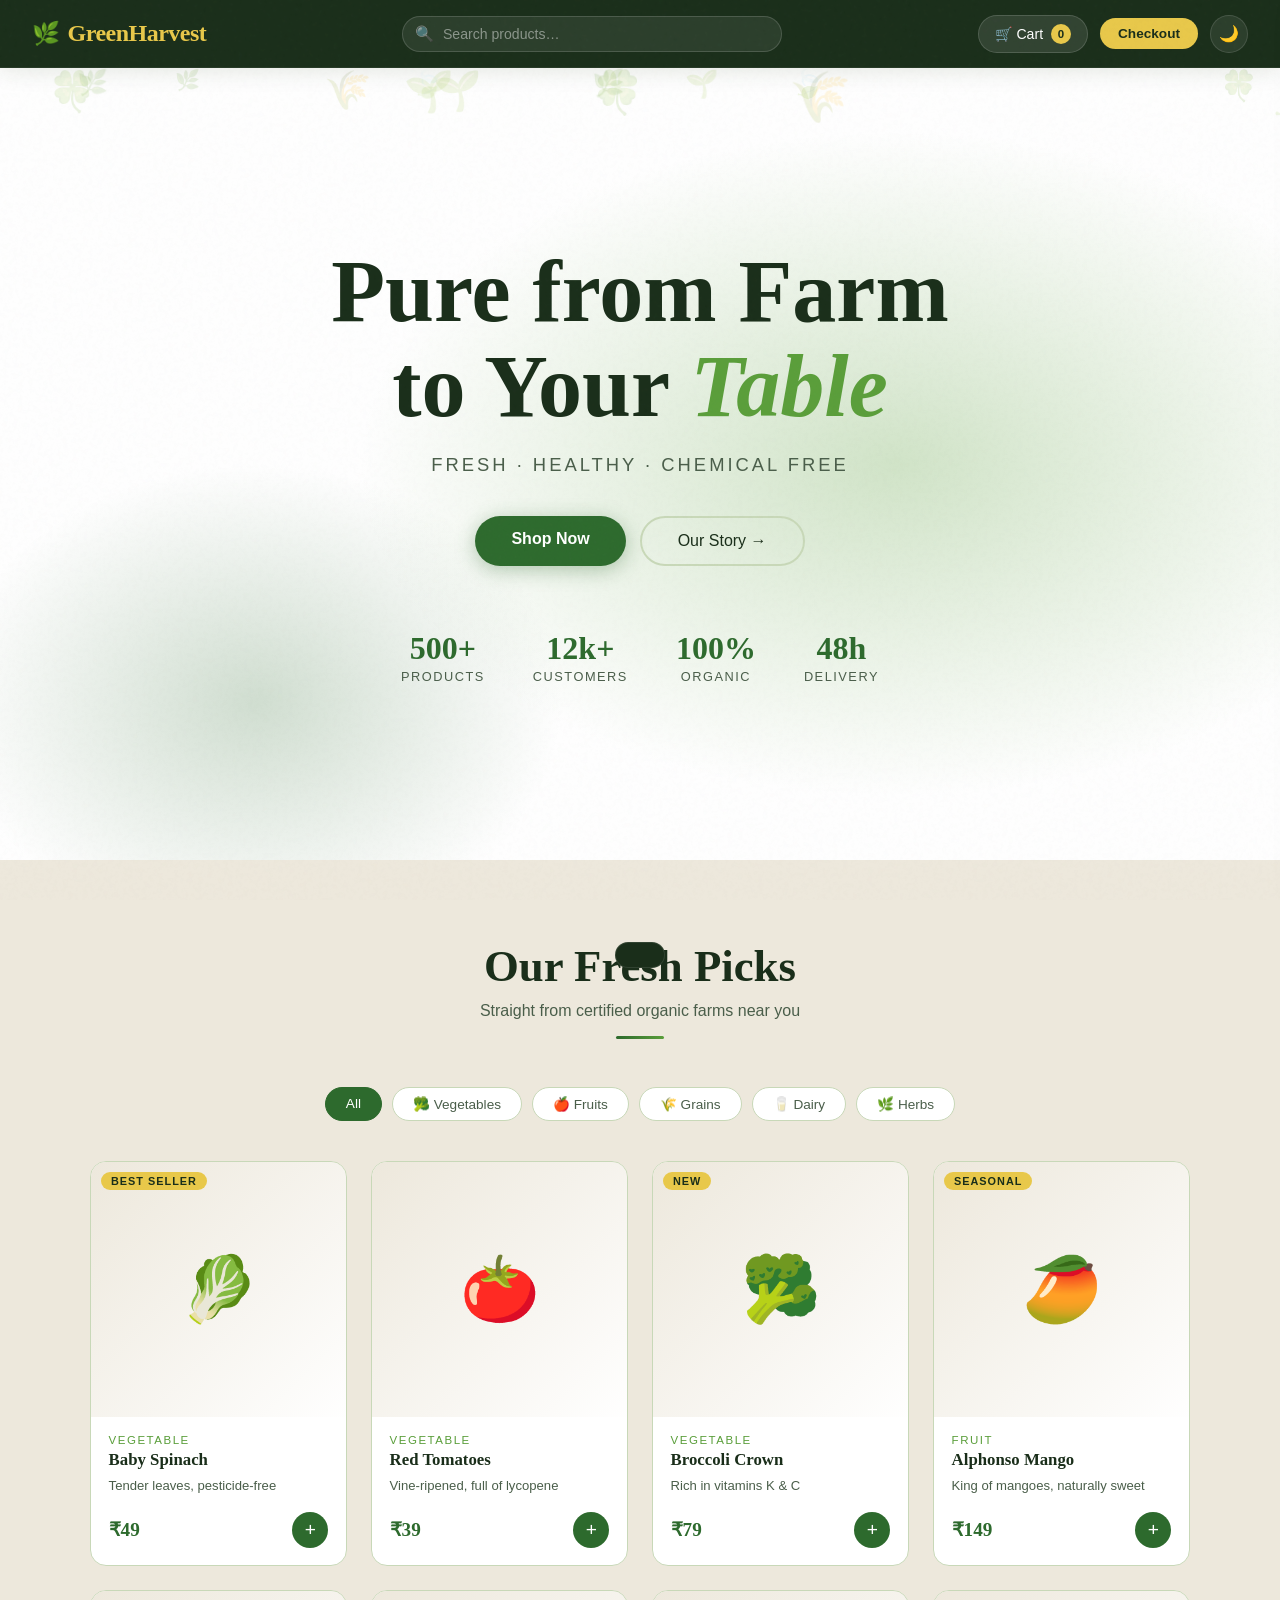
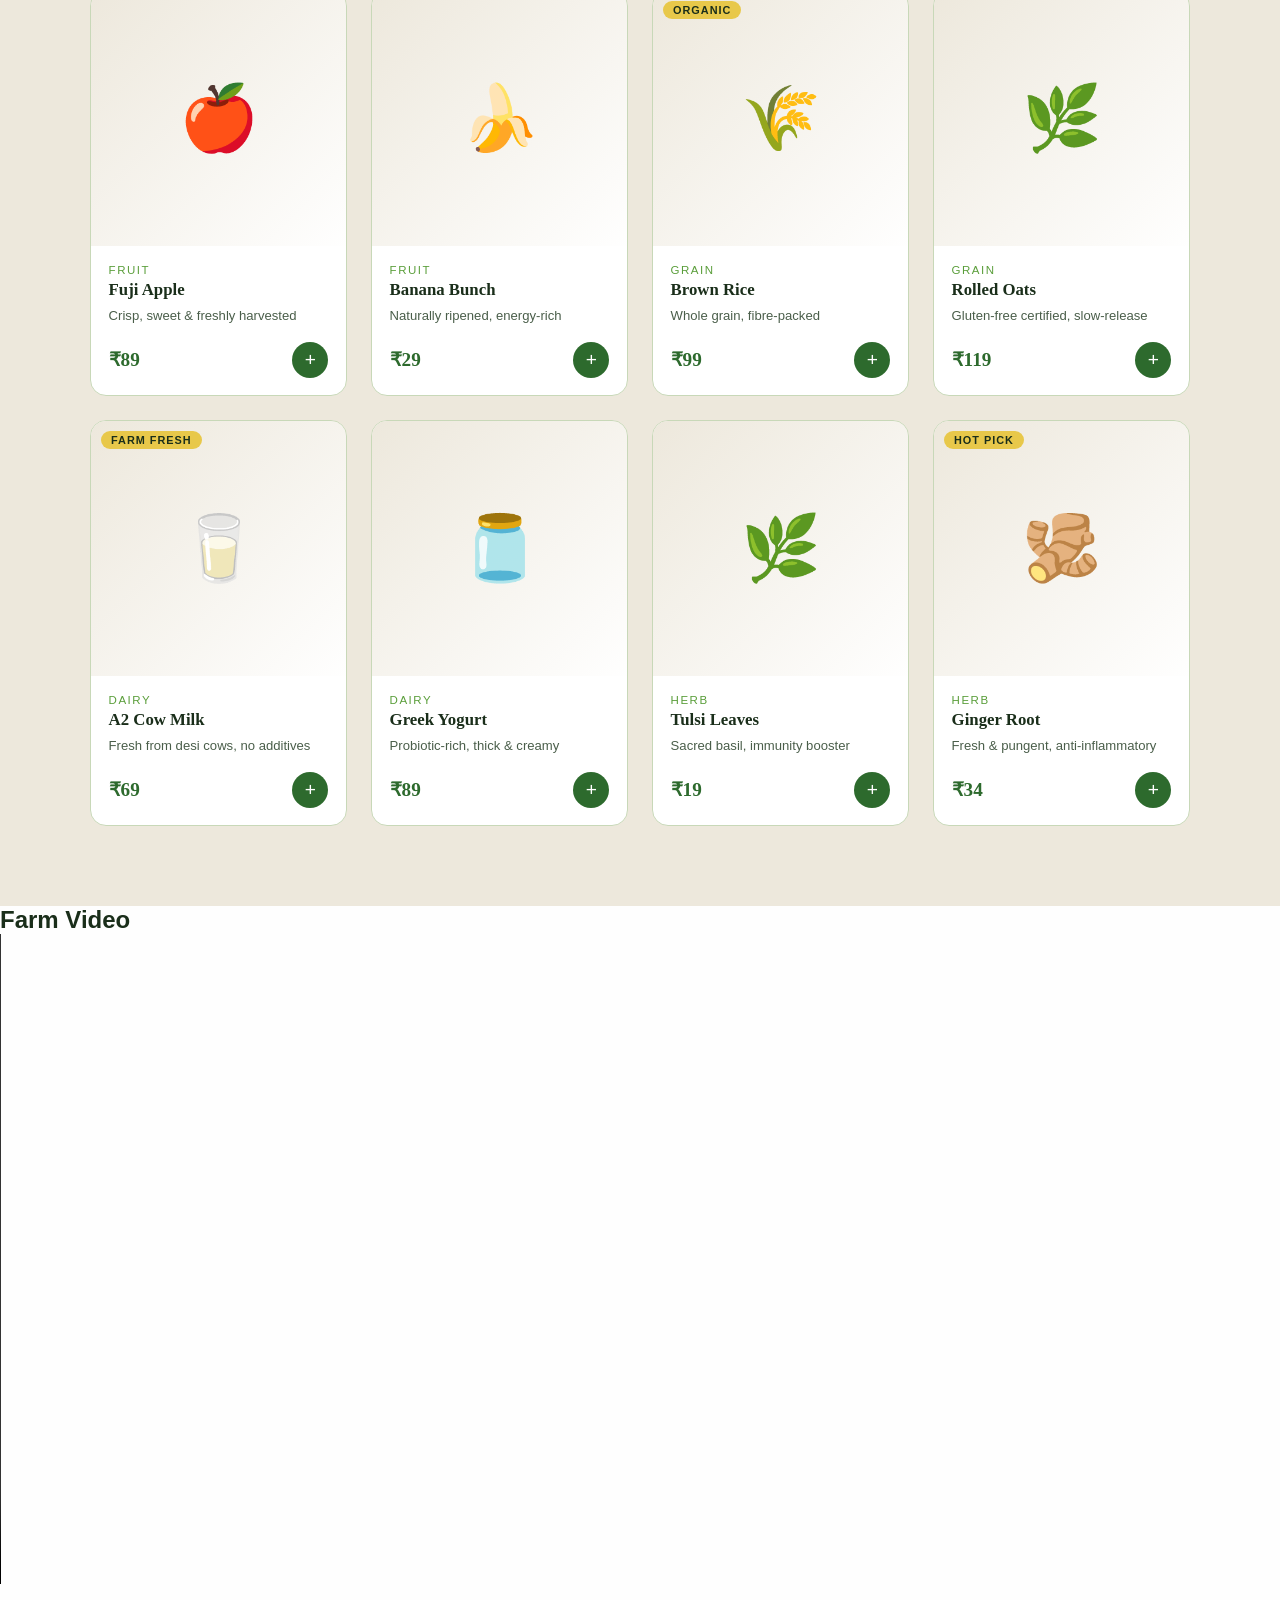
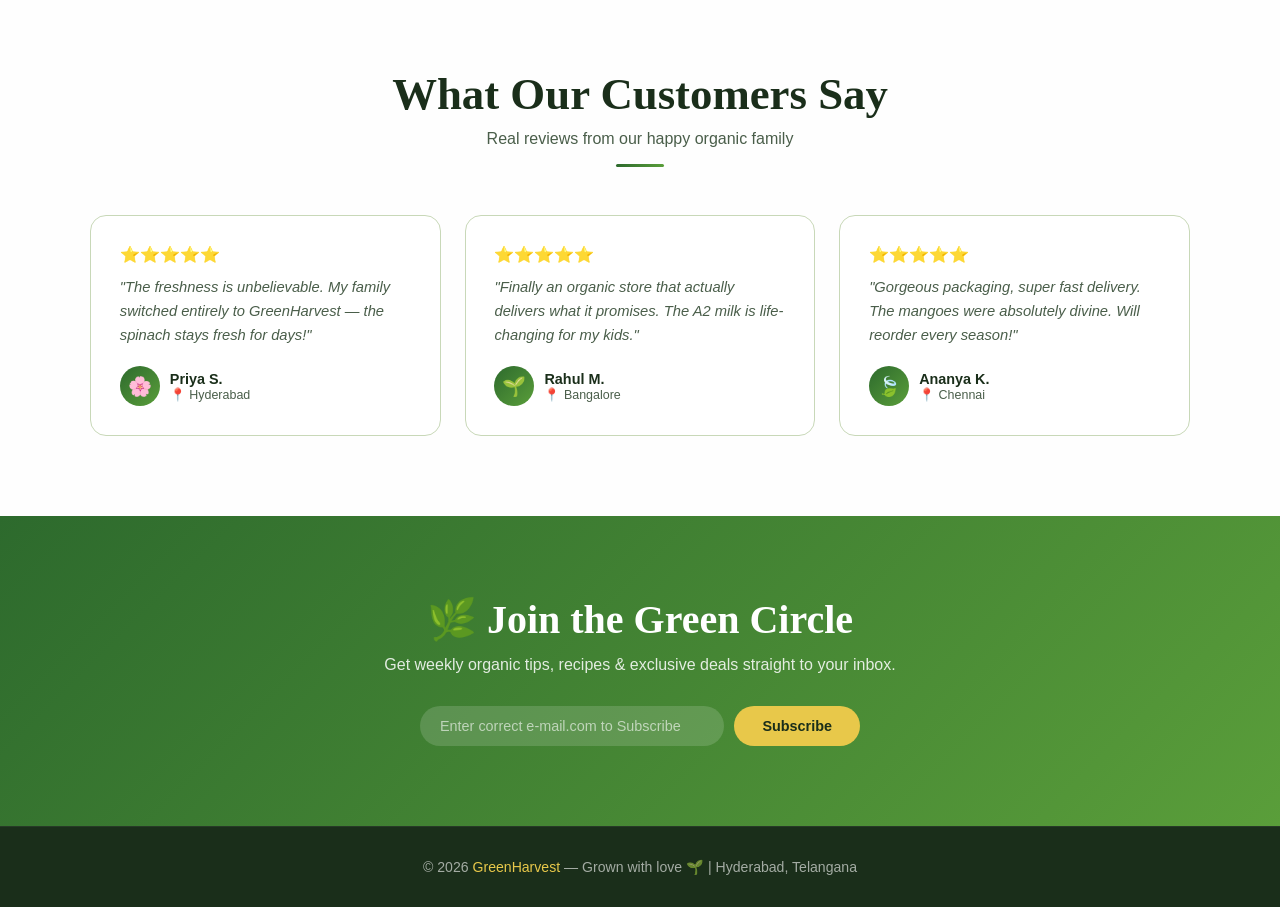
==== index.html @ f08191dc "Add files via upload" ====
<!DOCTYPE html>
<html lang="en" data-theme="light">
<head>
<meta charset="UTF-8">
<meta name="viewport" content="width=device-width, initial-scale=1.0">
<title>GreenHarvest - Organic Store</title>
<link href="style.css" rel="stylesheet">
<link href="Checkout.html">
<body>

<!-- NAVBAR -->
<nav class="navbar">
  <a href="#" class="brand"><span>🌿</span> GreenHarvest</a>

  <div class="search-wrap">
    <span class="search-icon">🔍</span>
    <input type="text" id="searchInput" placeholder="Search products…" oninput="searchProduct()">
  </div>

  <div class="nav-right">
    <button class="cart-btn" onclick="toggleCart()">
      🛒 Cart <span class="cart-count" id="cart-count">0</span>
    </button>
    <button class="checkout-btn" onclick="proceedCheckout()">Checkout</button>
    <button class="theme-btn" id="themeBtn" onclick="toggleTheme()" title="Toggle theme">🌙</button>
  </div>
</nav>

<!-- CART OVERLAY & SIDEBAR -->
<div class="cart-overlay" id="cartOverlay" onclick="toggleCart()"></div>
<div class="cart-sidebar" id="cartSidebar">
  <div class="cart-header">
    <h3>🛒 Your Basket</h3>
    <button class="close-cart" onclick="toggleCart()">✕</button>
  </div>
  <div class="cart-items" id="cartItems">
    <div class="cart-empty">
      <span>🌿</span>
      Your basket is empty.<br>Add some organic goodness!
    </div>
  </div>
  <div class="cart-footer" id="cartFooter" style="display:none">
    <div class="cart-total">
      <span>Total</span>
      <span class="cart-total-price" id="cartTotal">₹0</span>
    </div>
    <button class="checkout-full-btn" onclick="proceedCheckout()">Proceed to Checkout →</button>
  </div>
</div>

<!-- HERO -->
<section class="hero">
  <div class="hero-leaves" id="heroLeaves"></div>
  <h1>Pure from Farm<br>to Your <em>Table</em></h1>
  <p>Fresh · Healthy · Chemical Free</p>
  <div class="hero-btns">
    <a href="#products" class="btn-primary-hero">Shop Now</a>
    <a href="#video" class="btn-secondary-hero">Our Story →</a>
  </div>
  <div class="hero-stats">
    <div class="stat"><div class="stat-num">500+</div><div class="stat-label">Products</div></div>
    <div class="stat"><div class="stat-num">12k+</div><div class="stat-label">Customers</div></div>
    <div class="stat"><div class="stat-num">100%</div><div class="stat-label">Organic</div></div>
    <div class="stat"><div class="stat-num">48h</div><div class="stat-label">Delivery</div></div>
  </div>
</section>

<!-- PRODUCTS -->
<section class="section products-section" id="products">
  <div class="section-inner">
    <div class="section-header">
      <h2>Our Fresh Picks</h2>
      <p>Straight from certified organic farms near you</p>
      <div class="divider"></div>
    </div>

    <div class="filter-bar">
      <button class="filter-btn active" onclick="filterProducts('all', this)">All</button>
      <button class="filter-btn" onclick="filterProducts('vegetable', this)">🥦 Vegetables</button>
      <button class="filter-btn" onclick="filterProducts('fruit', this)">🍎 Fruits</button>
      <button class="filter-btn" onclick="filterProducts('grain', this)">🌾 Grains</button>
      <button class="filter-btn" onclick="filterProducts('dairy', this)">🥛 Dairy</button>
      <button class="filter-btn" onclick="filterProducts('herb', this)">🌿 Herbs</button>

    </div>

    <div class="products-grid" id="productsGrid"></div>
    <div id="no-results">😔 No products found for "<span id="searchTerm"></span>"</div>
  </div>
</section>


<h2>Farm Video</h2>

<video width="1300" controls>
  <source src="C:\Users\Admin\Downloads\WhatsApp Video 2026-02-21 at 11.01.38 AM.mp4" type="video/mp4">
</video>





<!-- TESTIMONIALS -->
<section class="section testimonials-section">
  <div class="section-inner">
    <div class="section-header">
      <h2>What Our Customers Say</h2>
      <p>Real reviews from our happy organic family</p>
      <div class="divider"></div>
    </div>
    <div class="testimonials-grid" id="testimonials"></div>
  </div>
</section>

<!-- NEWSLETTER -->
<section class="newsletter-section">
  <h2>🌿 Join the Green Circle</h2>
  <p>Get weekly organic tips, recipes & exclusive deals straight to your inbox.</p>
  <div class="newsletter-form">
    <input type="email" id="newsletterEmail" placeholder="Enter correct e-mail.com to Subscribe">
    <button onclick="subscribeNewsletter()">Subscribe</button>
  </div>
</section>

<!-- FOOTER -->
<footer>
  <p>© 2026 <span>GreenHarvest</span> — Grown with love 🌱 | Hyderabad, Telangana</p>
</footer>

<!-- TOAST -->
<div class="toast" id="toast"></div>
<script src="script.js"></script>
</body>
</html>
---- style.css ----
:root {
    --bg: #f5f0e807;
    --bg2: #ede8dc;
    --card: #ffffff;
    --text: #1a2e1a;
    --text2: #4a5e4a;
    --accent: #2d6a2d;
    --accent2: #5a9e3a;
    --highlight: #e8c84a;
    --border: #c8d8b8;
    --nav-bg: #1a2e1a;
    --shadow: rgba(30,60,20,0.12);
    --tag: #d4edcf;
    --tag-text: #1a4a1a;
  }
  [data-theme="dark"] {
    --bg: #111a0f;
    --bg2: #182015;
    --card: #1e2e1a;
    --text: #e8f0e0;
    --text2: #9ab890;
    --accent: #6abf4a;
    --accent2: #8ad870;
    --highlight: #e8c84a;
    --border: #2a3e22;
    --nav-bg: #0a120a;
    --shadow: rgba(0,0,0,0.4);
    --tag: #1e3a18;
    --tag-text: #8ad870;
  }

  /* ===== RESET & BASE ===== */
  *, *::before, *::after { box-sizing: border-box; margin: 0; padding: 0; }
  html { scroll-behavior: smooth; }
  body {
    font-family: 'DM Sans', sans-serif;
    background: var(--bg);
    color: var(--text);
    transition: background 0.4s, color 0.4s;
    overflow-x: hidden;
  }

  /* ===== NOISE TEXTURE OVERLAY ===== */
  body::before {
    content: '';
    position: fixed; inset: 0;
    background-image: url("data:image/svg+xml,%3Csvg viewBox='0 0 200 200' xmlns='http://www.w3.org/2000/svg'%3E%3Cfilter id='n'%3E%3CfeTurbulence type='fractalNoise' baseFrequency='0.9' numOctaves='4' stitchTiles='stitch'/%3E%3C/filter%3E%3Crect width='100%25' height='100%25' filter='url(%23n)' opacity='0.04'/%3E%3C/svg%3E");
    pointer-events: none; z-index: 9999; opacity: 0.5;
  }

  /* ===== NAVBAR ===== */
  .navbar {
    position: sticky; top: 0; z-index: 1000;
    background: var(--nav-bg);
    padding: 0 2rem;
    height: 68px;
    display: flex; align-items: center; justify-content: space-between;
    gap: 1rem;
    box-shadow: 0 2px 24px var(--shadow);
    border-bottom: 1px solid rgba(255,255,255,0.06);
    transition: background 0.4s;
  }
  .brand {
    font-family: 'Playfair Display', serif;
    color: var(--highlight);
    font-size: 1.5rem;
    font-weight: 700;
    text-decoration: none;
    letter-spacing: -0.5px;
    white-space: nowrap;
    display: flex; align-items: center; gap: 8px;
  }
  .brand span { font-size: 1.4rem; }

  .search-wrap {
    flex: 1; max-width: 380px;
    position: relative;
  }
  .search-wrap input {
    width: 100%;
    padding: 9px 18px 9px 40px;
    border-radius: 999px;
    border: 1.5px solid rgba(255,255,255,0.15);
    background: rgba(255,255,255,0.08);
    color: #fff;
    font-family: 'DM Sans', sans-serif;
    font-size: 0.88rem;
    outline: none;
    transition: all 0.3s;
  }
  .search-wrap input::placeholder { color: rgba(255,255,255,0.45); }
  .search-wrap input:focus {
    border-color: var(--accent2);
    background: rgba(255,255,255,0.12);
    box-shadow: 0 0 0 3px rgba(90,158,58,0.25);
  }
  .search-icon {
    position: absolute; left: 13px; top: 50%; transform: translateY(-50%);
    font-size: 0.95rem; opacity: 0.6; pointer-events: none;
  }

  .nav-right { display: flex; align-items: center; gap: 12px; }
  .cart-btn {
    display: flex; align-items: center; gap: 8px;
    background: rgba(255,255,255,0.1);
    border: 1px solid rgba(255,255,255,0.15);
    color: #fff;
    padding: 8px 16px;
    border-radius: 999px;
    font-family: 'DM Sans', sans-serif;
    font-size: 0.88rem;
    cursor: pointer;
    text-decoration: none;
    transition: all 0.25s;
    white-space: nowrap;
  }
  .cart-btn:hover { background: rgba(255,255,255,0.18); color: var(--highlight); }
  .cart-count {
    background: var(--highlight);
    color: #1a2e1a;
    font-weight: 700;
    font-size: 0.72rem;
    width: 20px; height: 20px;
    border-radius: 50%;
    display: flex; align-items: center; justify-content: center;
    transition: transform 0.2s;
  }
  .cart-count.bump { transform: scale(1.4); }

  .checkout-btn {
    background: var(--highlight);
    color: #1a2e1a;
    padding: 8px 18px;
    border-radius: 999px;
    font-weight: 600;
    font-size: 0.85rem;
    text-decoration: none;
    border: none;
    cursor: pointer;
    transition: all 0.25s;
    white-space: nowrap;
    font-family: 'DM Sans', sans-serif;
  }
  .checkout-btn:hover { background: #f5d832; transform: translateY(-1px); box-shadow: 0 4px 12px rgba(232,200,74,0.4); }

  .theme-btn {
    background: rgba(255,255,255,0.08);
    border: 1px solid rgba(255,255,255,0.12);
    color: #fff;
    width: 38px; height: 38px;
    border-radius: 50%;
    cursor: pointer;
    font-size: 1rem;
    display: flex; align-items: center; justify-content: center;
    transition: all 0.25s;
  }
  .theme-btn:hover { background: rgba(255,255,255,0.18); transform: rotate(20deg); }

  /* ===== HERO ===== */
  .hero {
    min-height: 88vh;
    background:
      radial-gradient(ellipse 60% 60% at 70% 50%, rgba(90,158,58,0.28) 0%, transparent 70%),
      radial-gradient(ellipse 40% 50% at 20% 80%, rgba(45,106,45,0.22) 0%, transparent 60%),
      var(--bg);
    display: flex; flex-direction: column;
    align-items: center; justify-content: center;
    text-align: center;
    padding: 4rem 2rem;
    position: relative;
    overflow: hidden;
  }
  .hero-leaves {
    position: absolute; inset: 0;
    pointer-events: none; overflow: hidden;
  }
  .leaf {
    position: absolute;
    font-size: 2rem;
    opacity: 0.12;
    animation: floatLeaf linear infinite;
  }
  @keyframes floatLeaf {
    0% { transform: translateY(110vh) rotate(0deg); opacity: 0; }
    10% { opacity: 0.12; }
    90% { opacity: 0.12; }
    100% { transform: translateY(-10vh) rotate(360deg); opacity: 0; }
  }

  .hero-badge {
    display: inline-flex; align-items: center; gap: 6px;
    background: var(--tag);
    color: var(--tag-text);
    font-size: 0.78rem;
    font-weight: 500;
    letter-spacing: 1.5px;
    text-transform: uppercase;
    padding: 6px 16px;
    border-radius: 999px;
    margin-bottom: 1.5rem;
    border: 1px solid var(--border);
    animation: fadeUp 0.6s ease both;
  }
  .hero h1 {
    font-family: 'Playfair Display', serif;
    font-size: clamp(2.8rem, 7vw, 5.5rem);
    font-weight: 700;
    line-height: 1.08;
    color: var(--text);
    max-width: 720px;
    margin-bottom: 1.2rem;
    animation: fadeUp 0.7s 0.1s ease both;
  }
  .hero h1 em {
    font-style: italic;
    color: var(--accent2);
  }
  .hero p {
    font-size: 1.15rem;
    color: var(--text2);
    letter-spacing: 3px;
    text-transform: uppercase;
    font-weight: 300;
    margin-bottom: 2.5rem;
    animation: fadeUp 0.7s 0.2s ease both;
  }
  .hero-btns {
    display: flex; gap: 14px; flex-wrap: wrap; justify-content: center;
    animation: fadeUp 0.7s 0.3s ease both;
  }
  .btn-primary-hero {
    background: var(--accent);
    color: #fff;
    padding: 14px 36px;
    border-radius: 999px;
    font-weight: 600;
    font-size: 1rem;
    border: none;
    cursor: pointer;
    font-family: 'DM Sans', sans-serif;
    transition: all 0.3s;
    box-shadow: 0 4px 20px rgba(45,106,45,0.35);
    text-decoration: none;
  }
  .btn-primary-hero:hover { background: var(--accent2); transform: translateY(-2px); box-shadow: 0 8px 28px rgba(45,106,45,0.45); }
  .btn-secondary-hero {
    background: transparent;
    color: var(--text);
    padding: 14px 36px;
    border-radius: 999px;
    font-weight: 500;
    font-size: 1rem;
    border: 2px solid var(--border);
    cursor: pointer;
    font-family: 'DM Sans', sans-serif;
    transition: all 0.3s;
    text-decoration: none;
  }
  .btn-secondary-hero:hover { border-color: var(--accent2); color: var(--accent2); }

  .hero-stats {
    display: flex; gap: 3rem; margin-top: 4rem;
    animation: fadeUp 0.7s 0.4s ease both;
    flex-wrap: wrap; justify-content: center;
  }
  .stat { text-align: center; }
  .stat-num {
    font-family: 'Playfair Display', serif;
    font-size: 2rem;
    font-weight: 700;
    color: var(--accent);
  }
  .stat-label { font-size: 0.8rem; color: var(--text2); text-transform: uppercase; letter-spacing: 1.5px; margin-top: 2px; }

  /* ===== SECTION WRAPPER ===== */
  .section { padding: 5rem 2rem; }
  .section-inner { max-width: 1100px; margin: 0 auto; }
  .section-header { text-align: center; margin-bottom: 3rem; }
  .section-header h2 {
    font-family: 'Playfair Display', serif;
    font-size: clamp(1.8rem, 4vw, 2.8rem);
    font-weight: 700;
    margin-bottom: 0.6rem;
    color: var(--text);
  }
  .section-header p { color: var(--text2); font-size: 1rem; }
  .divider {
    width: 48px; height: 3px;
    background: linear-gradient(90deg, var(--accent), var(--accent2));
    border-radius: 2px;
    margin: 1rem auto 0;
  }

  /* ===== SEARCH RESULTS ===== */
  #no-results {
    text-align: center; color: var(--text2);
    display: none; padding: 2rem;
    font-size: 1rem;
  }

  /* ===== PRODUCTS ===== */
  .products-section { background: var(--bg2); }
  .filter-bar {
    display: flex; gap: 10px; flex-wrap: wrap;
    justify-content: center; margin-bottom: 2.5rem;
  }
  .filter-btn {
    padding: 8px 20px;
    border-radius: 999px;
    border: 1.5px solid var(--border);
    background: var(--card);
    color: var(--text2);
    font-family: 'DM Sans', sans-serif;
    font-size: 0.85rem;
    font-weight: 500;
    cursor: pointer;
    transition: all 0.2s;
  }
  .filter-btn:hover, .filter-btn.active {
    background: var(--accent);
    border-color: var(--accent);
    color: #fff;
  }

  .products-grid {
    display: grid;
    grid-template-columns: repeat(auto-fill, minmax(240px, 1fr));
    gap: 1.5rem;
  }
  .product-card {
    background: var(--card);
    border-radius: 16px;
    overflow: hidden;
    border: 1px solid var(--border);
    transition: transform 0.3s, box-shadow 0.3s;
    cursor: pointer;
    position: relative;
    animation: fadeUp 0.5s ease both;
  }
  .product-card:hover {
    transform: translateY(-6px);
    box-shadow: 0 16px 40px var(--shadow);
  }
  .product-card.hidden { display: none; }

  .product-img {
    width: 100%; aspect-ratio: 1;
    display: flex; align-items: center; justify-content: center;
    font-size: 4rem;
    background: linear-gradient(135deg, var(--bg2), var(--bg));
    position: relative;
  }
  .product-badge {
    position: absolute; top: 10px; left: 10px;
    background: var(--highlight);
    color: #1a2e1a;
    font-size: 0.68rem;
    font-weight: 700;
    text-transform: uppercase;
    letter-spacing: 1px;
    padding: 3px 10px;
    border-radius: 999px;
  }
  .product-info { padding: 1.1rem; }
  .product-category {
    font-size: 0.72rem;
    text-transform: uppercase;
    letter-spacing: 1.5px;
    color: var(--accent2);
    font-weight: 500;
    margin-bottom: 4px;
  }
  .product-name {
    font-family: 'Playfair Display', serif;
    font-size: 1.05rem;
    font-weight: 700;
    margin-bottom: 6px;
    color: var(--text);
  }
  .product-desc { font-size: 0.82rem; color: var(--text2); line-height: 1.5; margin-bottom: 1rem; }
  .product-footer { display: flex; align-items: center; justify-content: space-between; }
  .product-price {
    font-family: 'Playfair Display', serif;
    font-size: 1.2rem;
    font-weight: 700;
    color: var(--accent);
  }
  .add-btn {
    background: var(--accent);
    color: #fff;
    border: none;
    width: 36px; height: 36px;
    border-radius: 50%;
    font-size: 1.2rem;
    cursor: pointer;
    display: flex; align-items: center; justify-content: center;
    transition: all 0.2s;
    font-family: 'DM Sans', sans-serif;
  }
  .add-btn:hover { background: var(--accent2); transform: scale(1.15) rotate(90deg); }

  /* ===== VIDEO ===== */
  .video-section { background: var(--bg); }
  .video-wrap {
    border-radius: 20px;
    overflow: hidden;
    box-shadow: 0 20px 60px var(--shadow);
    border: 1px solid var(--border);
    max-width: 800px;
    margin: 0 auto;
    background: #000;
    aspect-ratio: 16/9;
    display: flex; align-items: center; justify-content: center;
    position: relative;
  }
  .video-placeholder {
    text-align: center; color: rgba(255,255,255,0.6);
    font-size: 1rem;
  }
  .video-placeholder span { font-size: 3.5rem; display: block; margin-bottom: 12px; opacity: 0.5; }
  .video-wrap video { width: 100%; height: 100%; object-fit: cover; }

  /* ===== AUDIO ===== */
  .audio-section { background: var(--bg2); }
  .audio-player {
    max-width: 500px; margin: 0 auto;
    background: var(--card);
    border-radius: 20px;
    padding: 2rem;
    border: 1px solid var(--border);
    box-shadow: 0 8px 30px var(--shadow);
    text-align: center;
  }
  .audio-icon { font-size: 3rem; margin-bottom: 1rem; animation: pulse 2s infinite; }
  @keyframes pulse {
    0%, 100% { transform: scale(1); }
    50% { transform: scale(1.08); }
  }
  .audio-player p { color: var(--text2); font-size: 0.9rem; margin-bottom: 1.2rem; }
  .audio-player audio { width: 100%; border-radius: 999px; outline: none; }

  /* ===== CART SIDEBAR ===== */
  .cart-overlay {
    position: fixed; inset: 0; background: rgba(0,0,0,0.5);
    z-index: 2000; opacity: 0; pointer-events: none;
    transition: opacity 0.3s;
  }
  .cart-overlay.open { opacity: 1; pointer-events: all; }
  .cart-sidebar {
    position: fixed; top: 0; right: 0;
    width: min(400px, 95vw); height: 100vh;
    background: var(--card);
    z-index: 2001;
    transform: translateX(110%);
    transition: transform 0.35s cubic-bezier(0.4,0,0.2,1);
    display: flex; flex-direction: column;
    box-shadow: -8px 0 40px var(--shadow);
    border-left: 1px solid var(--border);
  }
  .cart-sidebar.open { transform: translateX(0); }
  .cart-header {
    padding: 1.5rem;
    border-bottom: 1px solid var(--border);
    display: flex; align-items: center; justify-content: space-between;
  }
  .cart-header h3 {
    font-family: 'Playfair Display', serif;
    font-size: 1.3rem;
    color: var(--text);
  }
  .close-cart {
    background: none; border: none;
    font-size: 1.4rem; cursor: pointer; color: var(--text2);
    transition: color 0.2s;
  }
  .close-cart:hover { color: var(--text); }
  .cart-items { flex: 1; overflow-y: auto; padding: 1rem 1.5rem; }
  .cart-item {
    display: flex; align-items: center; gap: 12px;
    padding: 12px 0;
    border-bottom: 1px solid var(--border);
    animation: fadeUp 0.3s ease;
  }
  .cart-item-icon { font-size: 2rem; }
  .cart-item-info { flex: 1; }
  .cart-item-name { font-weight: 600; font-size: 0.92rem; color: var(--text); }
  .cart-item-price { font-size: 0.82rem; color: var(--accent2); margin-top: 2px; }
  .cart-item-qty {
    display: flex; align-items: center; gap: 8px;
    font-size: 0.85rem; color: var(--text2);
  }
  .qty-btn {
    background: var(--bg2); border: 1px solid var(--border);
    color: var(--text); width: 26px; height: 26px;
    border-radius: 50%; cursor: pointer; font-size: 0.9rem;
    display: flex; align-items: center; justify-content: center;
    transition: all 0.2s;
  }
  .qty-btn:hover { background: var(--accent); border-color: var(--accent); color: #fff; }
  .remove-btn { background: none; border: none; color: var(--text2); cursor: pointer; font-size: 1.1rem; transition: color 0.2s; }
  .remove-btn:hover { color: #e05252; }
  .cart-empty { text-align: center; padding: 3rem 1rem; color: var(--text2); }
  .cart-empty span { font-size: 3rem; display: block; margin-bottom: 12px; }
  .cart-footer {
    padding: 1.5rem;
    border-top: 1px solid var(--border);
  }
  .cart-total {
    display: flex; justify-content: space-between; align-items: center;
    margin-bottom: 1rem;
    font-weight: 600; color: var(--text);
  }
  .cart-total-price {
    font-family: 'Playfair Display', serif;
    font-size: 1.3rem;
    color: var(--accent);
  }
  .checkout-full-btn {
    width: 100%;
    background: var(--accent);
    color: #fff;
    border: none;
    padding: 14px;
    border-radius: 999px;
    font-size: 1rem;
    font-weight: 600;
    cursor: pointer;
    font-family: 'DM Sans', sans-serif;
    transition: all 0.3s;
  }
  .checkout-full-btn:hover { background: var(--accent2); transform: translateY(-1px); }

  /* ===== TOAST ===== */
  .toast {
    position: fixed; bottom: 2rem; left: 50%; transform: translateX(-50%) translateY(100px);
    background: var(--nav-bg);
    color: #fff;
    padding: 12px 24px;
    border-radius: 999px;
    font-size: 0.9rem;
    font-weight: 500;
    z-index: 9998;
    transition: transform 0.35s cubic-bezier(0.4,0,0.2,1);
    border: 1px solid rgba(255,255,255,0.1);
    white-space: nowrap;
    pointer-events: none;
  }
  .toast.show { transform: translateX(-50%) translateY(0); }

  /* ===== TESTIMONIALS ===== */
  .testimonials-section { background: var(--bg); }
  .testimonials-grid {
    display: grid;
    grid-template-columns: repeat(auto-fill, minmax(280px, 1fr));
    gap: 1.5rem;
  }
  .testimonial-card {
    background: var(--card);
    border-radius: 16px;
    padding: 1.8rem;
    border: 1px solid var(--border);
    transition: transform 0.3s;
  }
  .testimonial-card:hover { transform: translateY(-4px); }
  .stars { color: var(--highlight); font-size: 1rem; margin-bottom: 0.8rem; }
  .testimonial-text { font-size: 0.92rem; color: var(--text2); line-height: 1.6; margin-bottom: 1.2rem; font-style: italic; }
  .testimonial-author { display: flex; align-items: center; gap: 10px; }
  .author-avatar {
    width: 40px; height: 40px; border-radius: 50%;
    background: linear-gradient(135deg, var(--accent), var(--accent2));
    display: flex; align-items: center; justify-content: center;
    font-size: 1.2rem;
  }
  .author-name { font-weight: 600; font-size: 0.9rem; color: var(--text); }
  .author-loc { font-size: 0.78rem; color: var(--text2); }

  /* ===== NEWSLETTER ===== */
  .newsletter-section {
    background: linear-gradient(135deg, var(--accent) 0%, var(--accent2) 100%);
    padding: 5rem 2rem;
    text-align: center;
    color: #fff;
  }
  .newsletter-section h2 {
    font-family: 'Playfair Display', serif;
    font-size: clamp(1.8rem, 4vw, 2.5rem);
    margin-bottom: 0.8rem;
  }
  .newsletter-section p { opacity: 0.85; margin-bottom: 2rem; font-size: 1rem; }
  .newsletter-form {
    display: flex; gap: 10px; max-width: 440px; margin: 0 auto;
    flex-wrap: wrap; justify-content: center;
  }
  .newsletter-form input {
    flex: 1; min-width: 220px;
    padding: 12px 20px;
    border-radius: 999px;
    border: none;
    font-family: 'DM Sans', sans-serif;
    font-size: 0.9rem;
    outline: none;
    background: rgba(255,255,255,0.15);
    color: #fff;
    transition: background 0.3s;
  }
  .newsletter-form input::placeholder { color: rgba(255,255,255,0.6); }
  .newsletter-form input:focus { background: rgba(255,255,255,0.25); }
  .newsletter-form button {
    background: var(--highlight);
    color: #1a2e1a;
    padding: 12px 28px;
    border-radius: 999px;
    font-weight: 700;
    font-size: 0.9rem;
    border: none;
    cursor: pointer;
    font-family: 'DM Sans', sans-serif;
    transition: all 0.3s;
  }
  .newsletter-form button:hover { background: #fff; transform: translateY(-1px); }

  /* ===== FOOTER ===== */
  footer {
    background: var(--nav-bg);
    color: rgba(255,255,255,0.6);
    text-align: center;
    padding: 2rem;
    font-size: 0.88rem;
    border-top: 1px solid rgba(255,255,255,0.06);
  }
  footer span { color: var(--highlight); }

  /* ===== ANIMATIONS ===== */
  @keyframes fadeUp {
    from { opacity: 0; transform: translateY(24px); }
    to { opacity: 1; transform: translateY(0); }
  }

  /* ===== RESPONSIVE ===== */
  @media (max-width: 640px) {
    .navbar { padding: 0 1rem; }
    .search-wrap { max-width: 160px; }
    .hero h1 { font-size: 2.4rem; }
    .hero-stats { gap: 1.5rem; }
  }
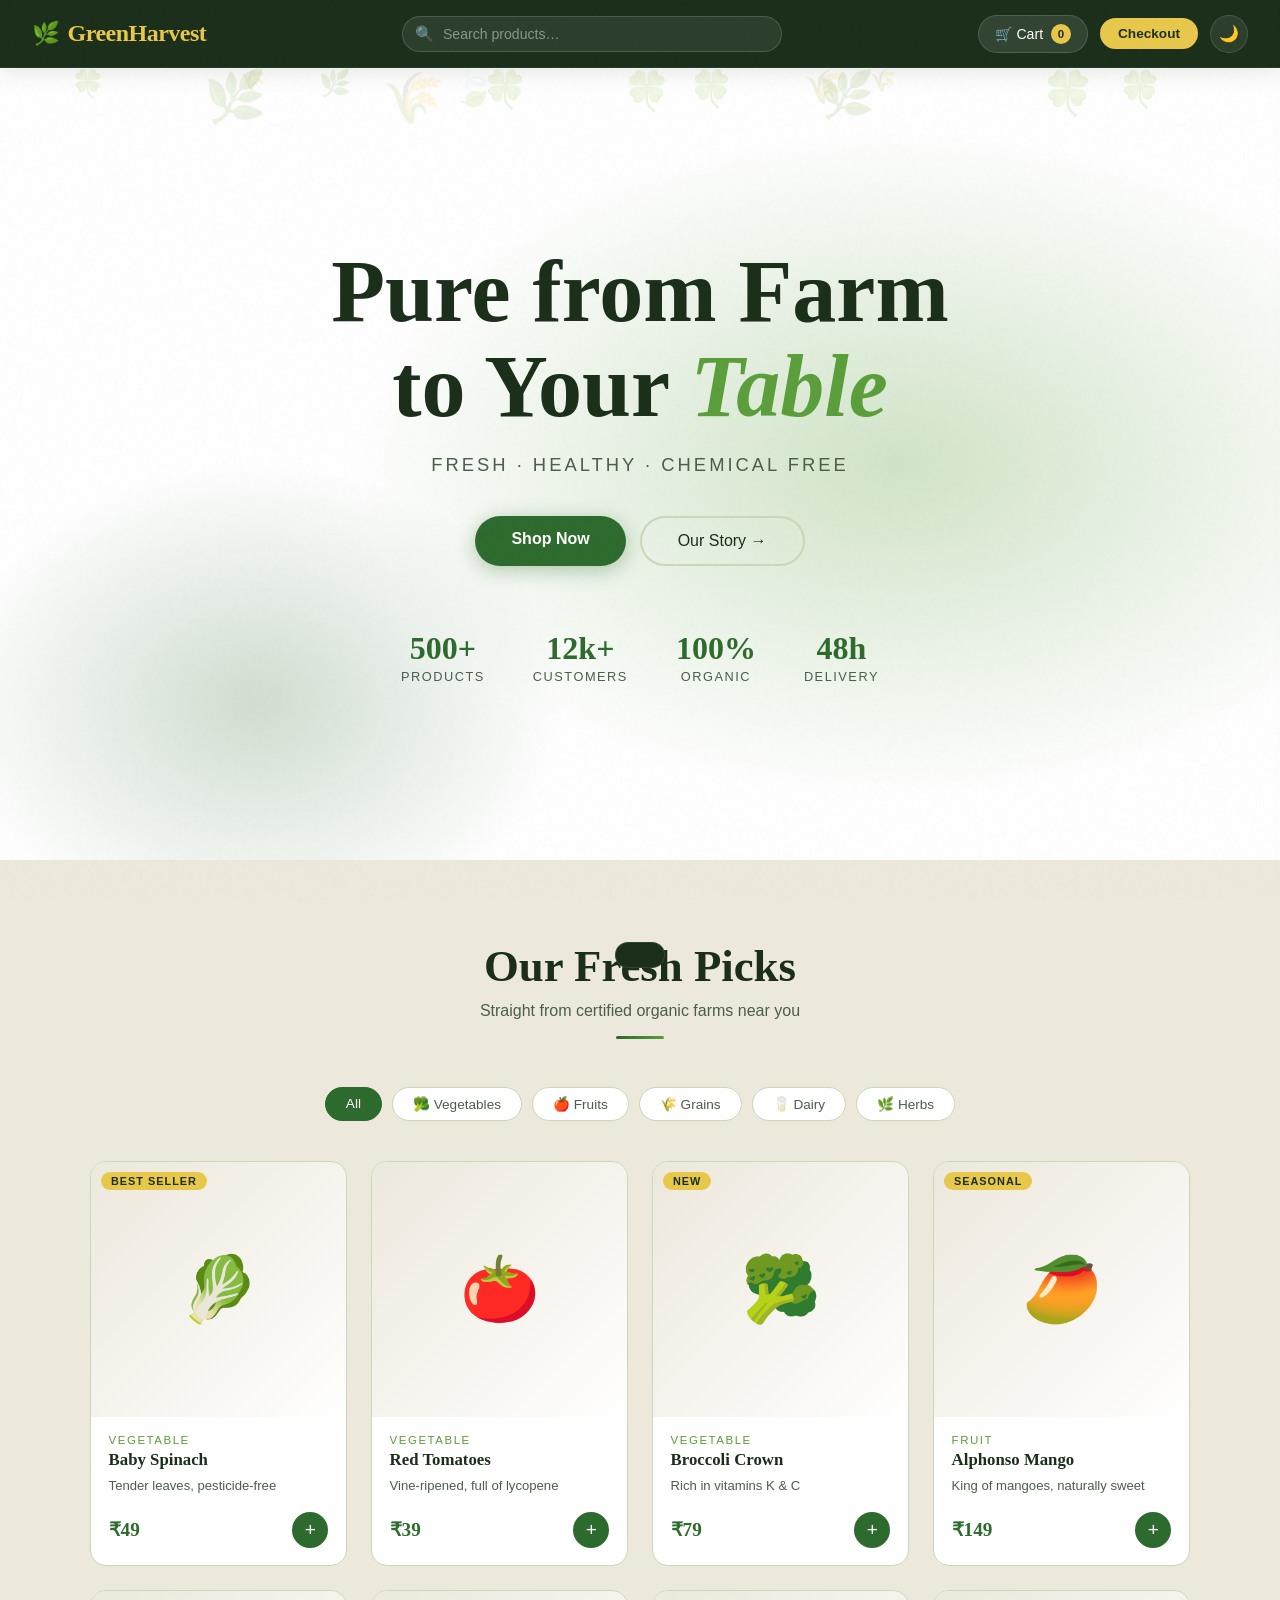
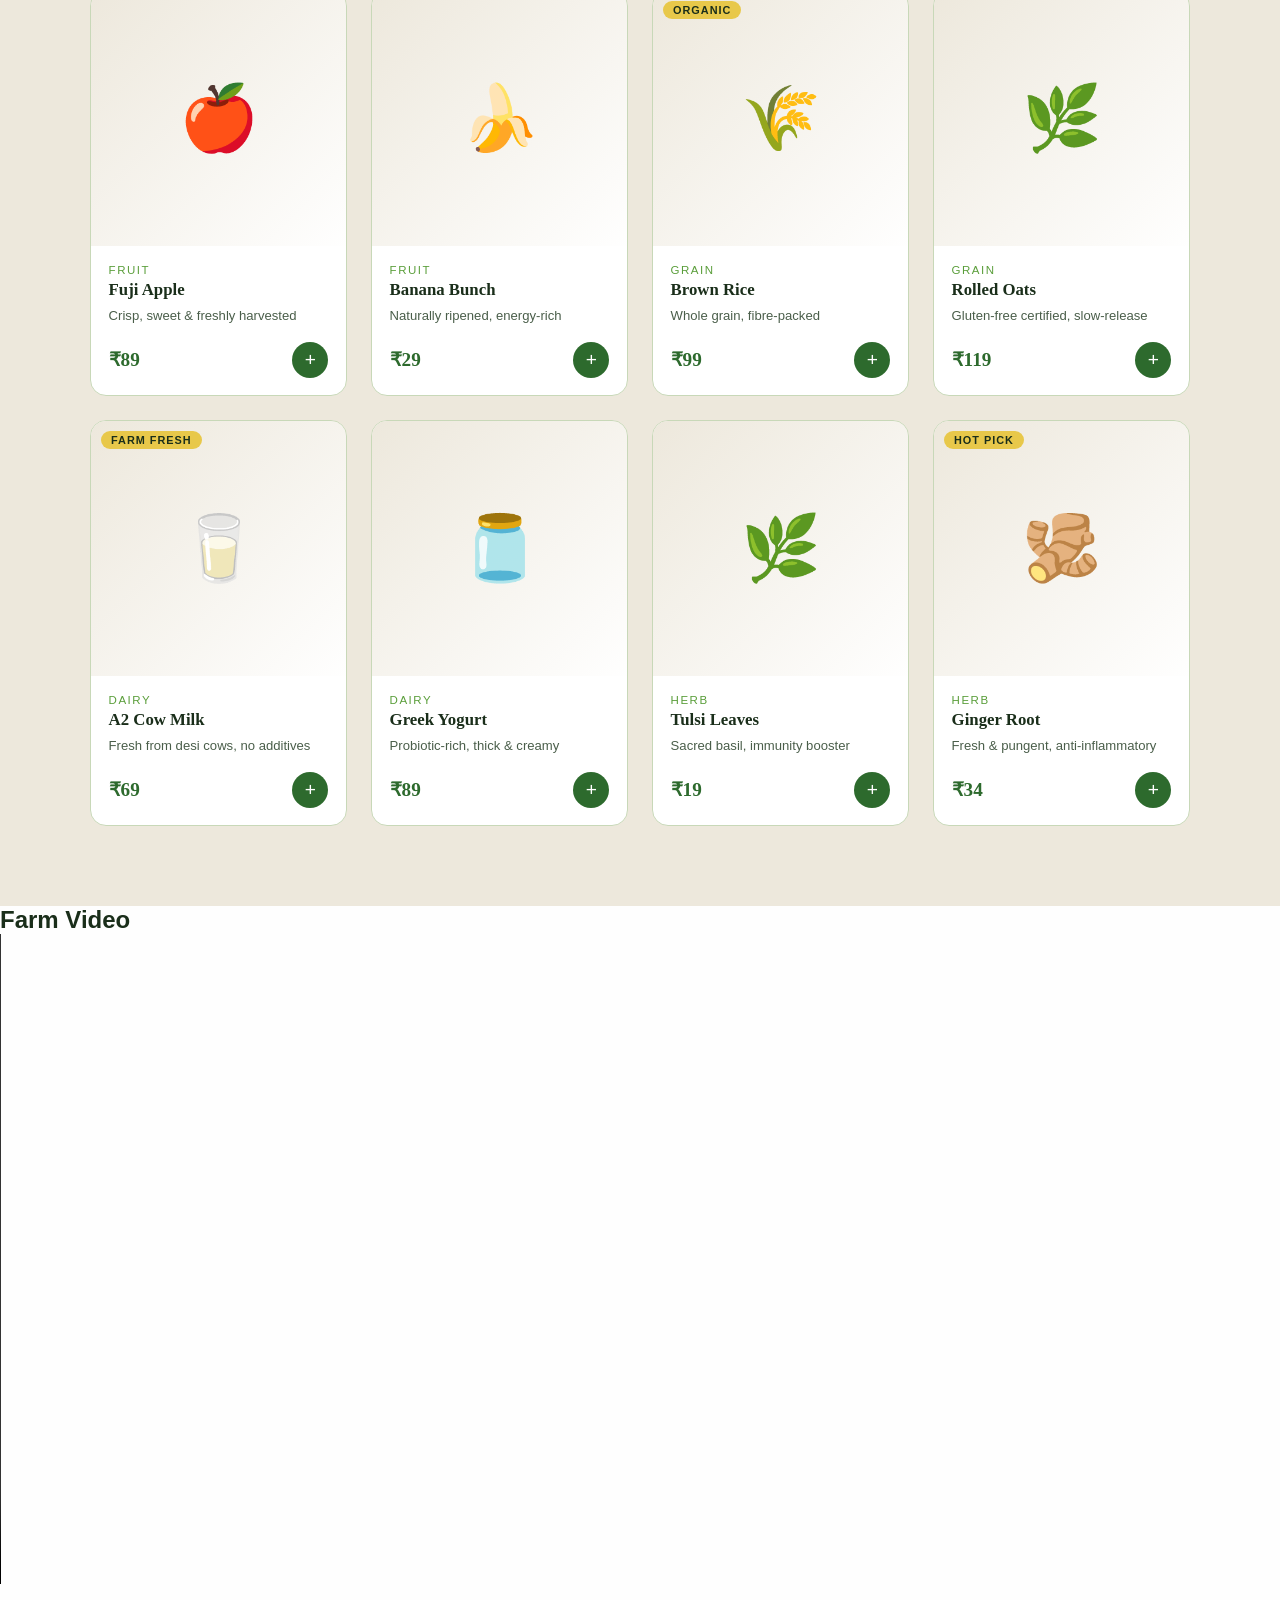
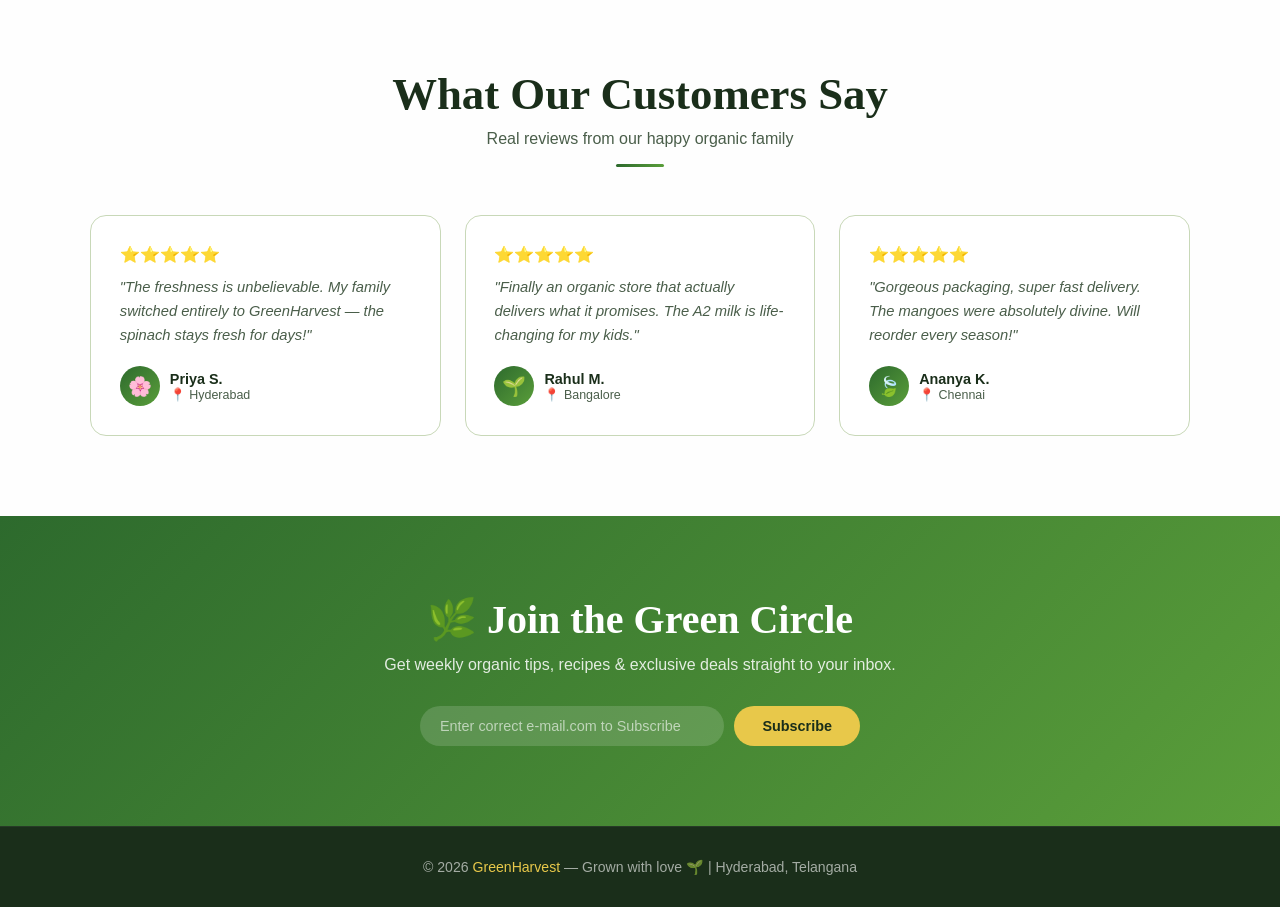
==== commit 7c186eeb: "Update index.html" ====
--- a/index.html
+++ b/index.html
@@ -93,7 +93,7 @@
 <h2>Farm Video</h2>
 
 <video width="1300" controls>
-  <source src="C:\Users\Admin\Downloads\WhatsApp Video 2026-02-21 at 11.01.38 AM.mp4" type="video/mp4">
+  <source src="C:\Users\Admin\Documents\HTML\project2\vedio.mp4" type="video/mp4">
 </video>
 
 
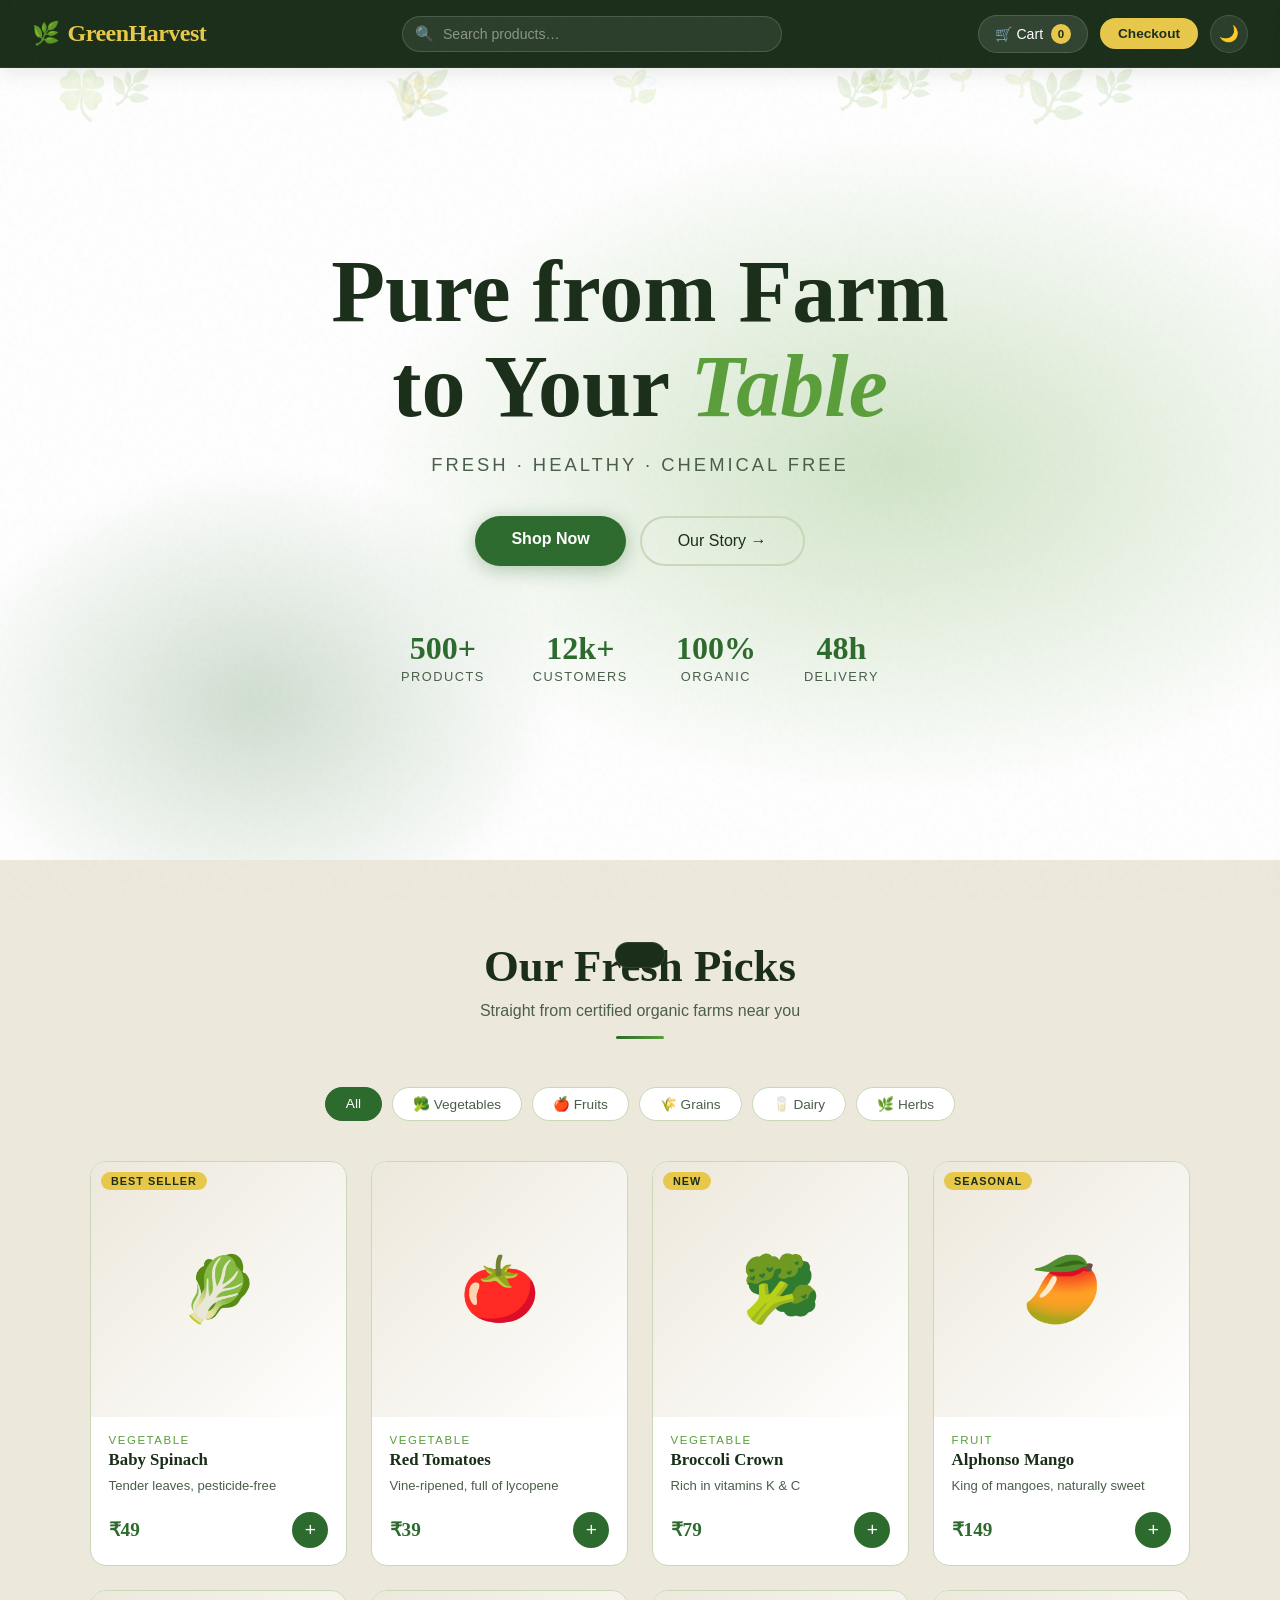
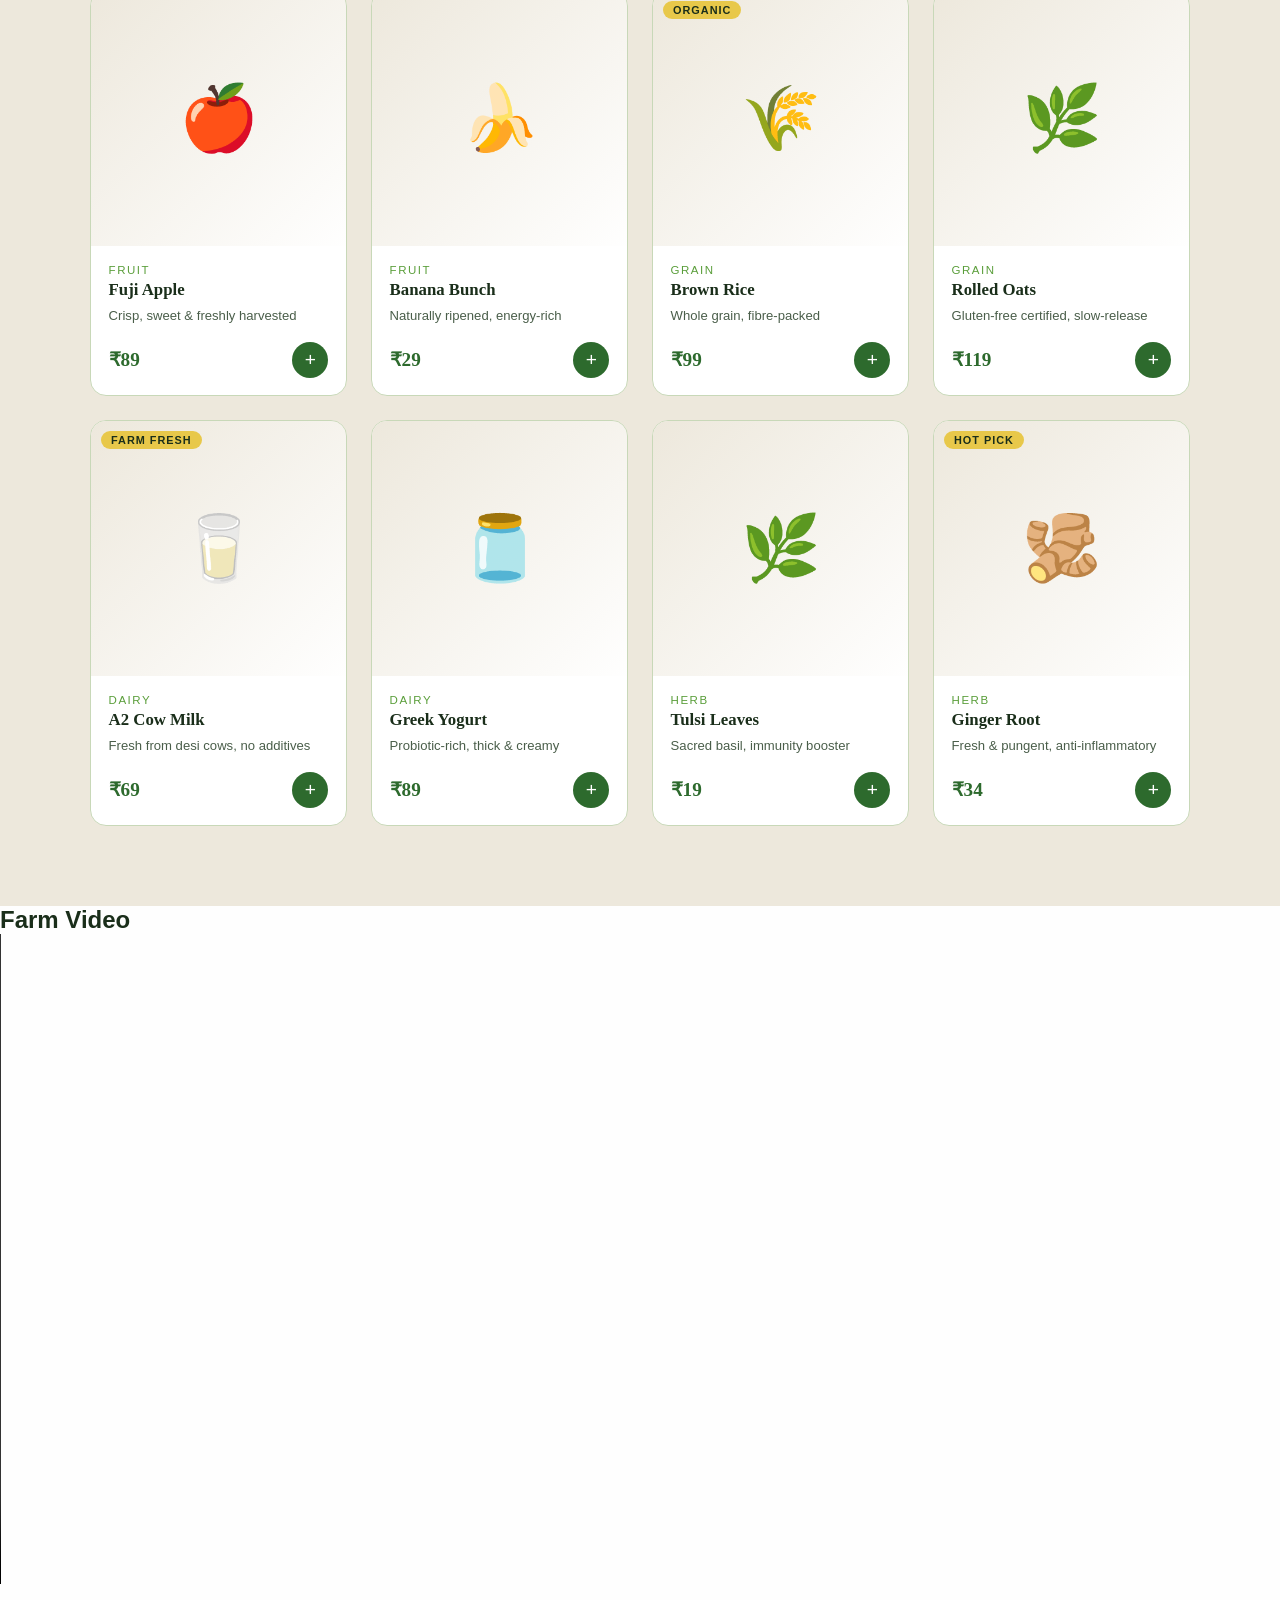
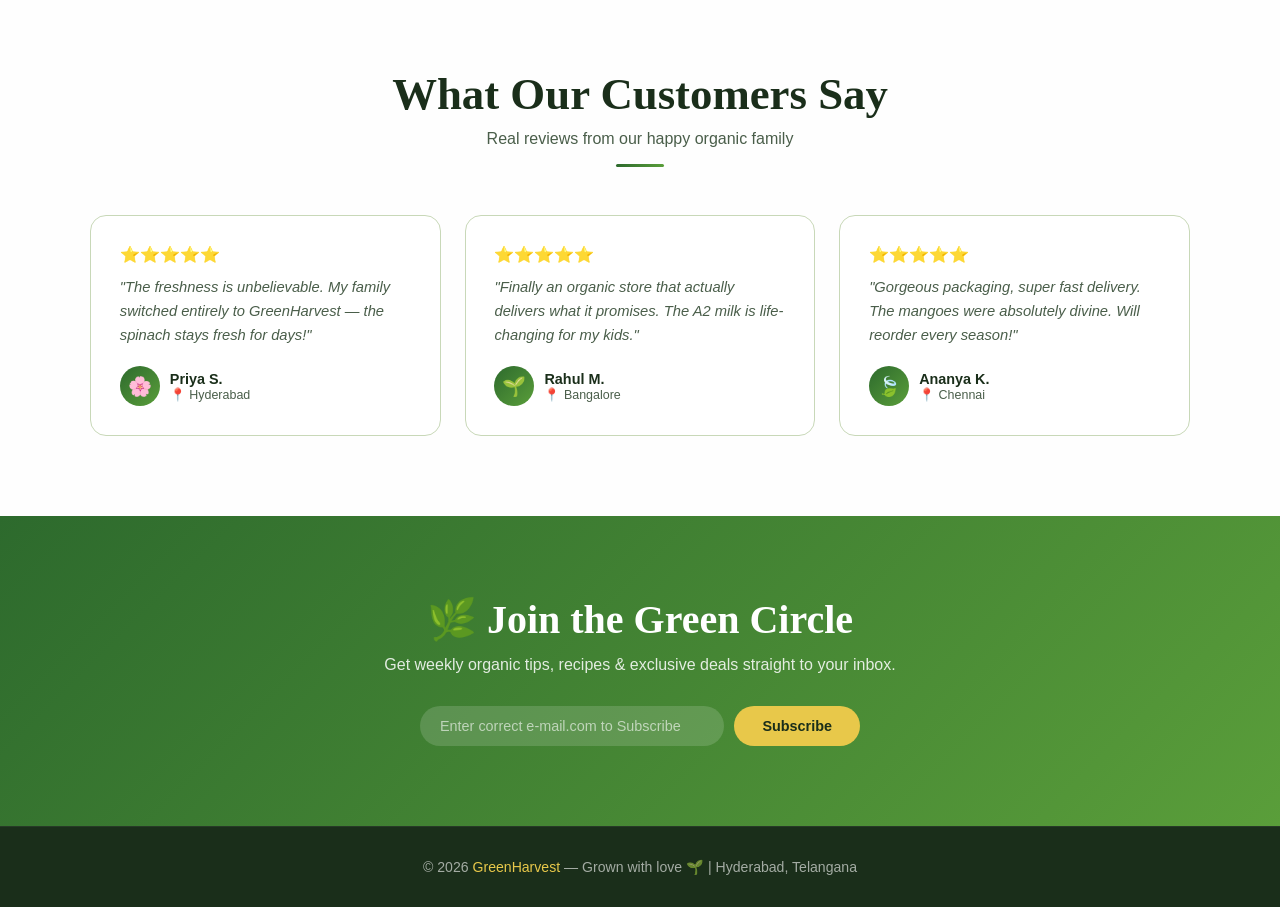
==== commit 56018a12: "Update index.html" ====
--- a/index.html
+++ b/index.html
@@ -93,7 +93,7 @@
 <h2>Farm Video</h2>
 
 <video width="1300" controls>
-  <source src="C:\Users\Admin\Documents\HTML\project2\vedio.mp4" type="video/mp4">
+  <source src="video.mp4" type="video.mp4">
 </video>
 
 
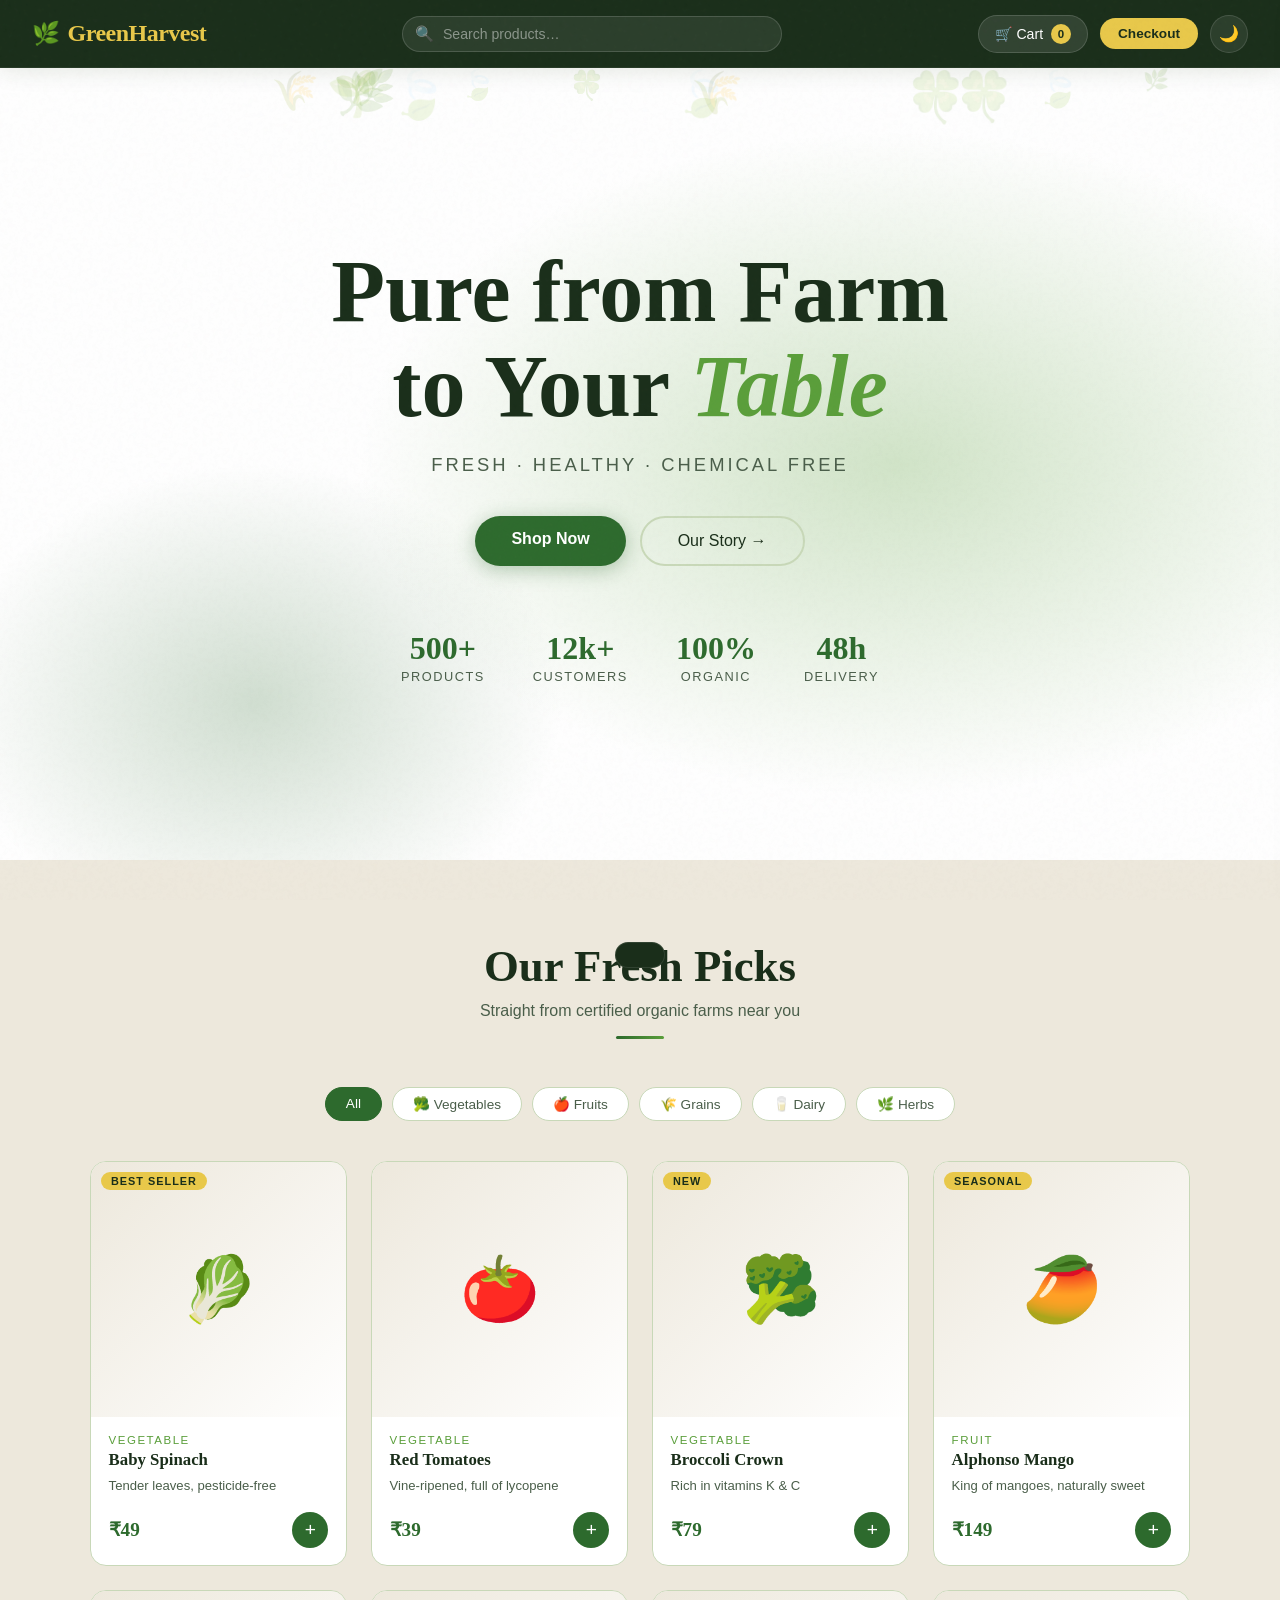
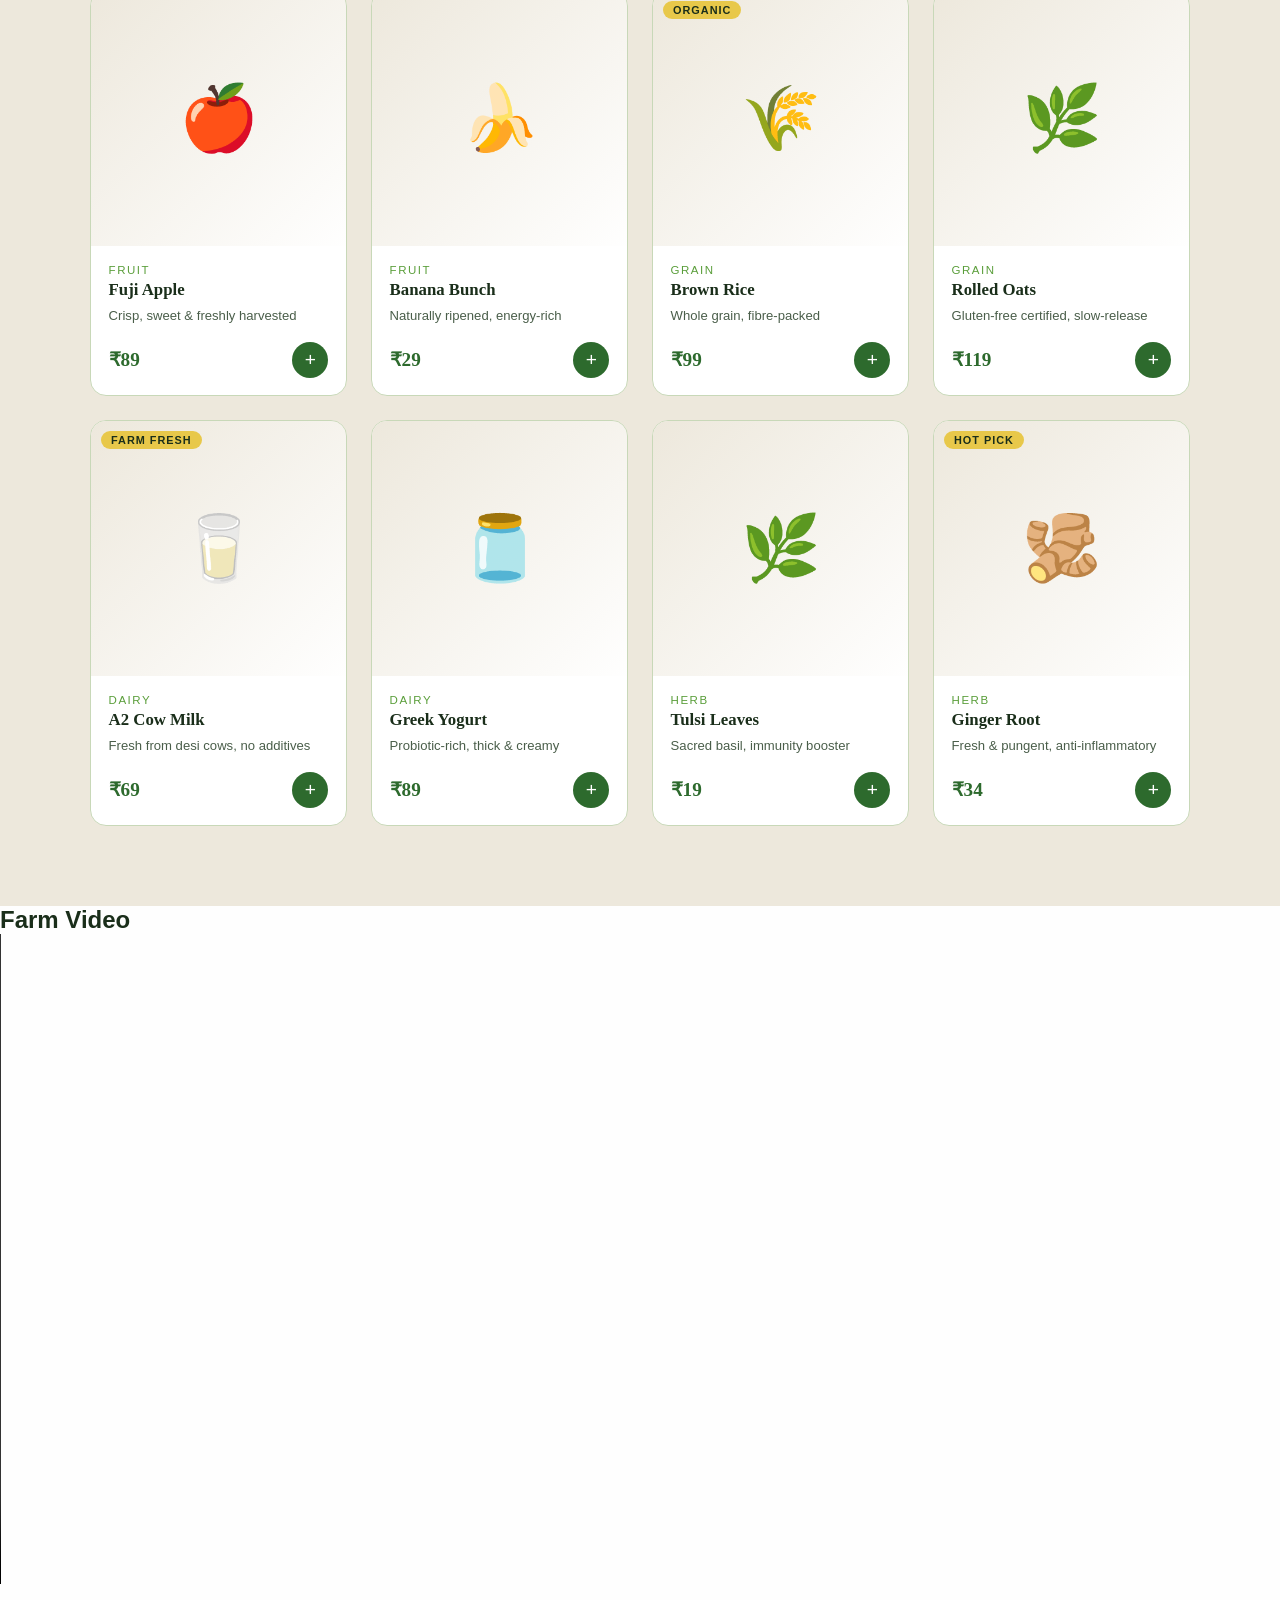
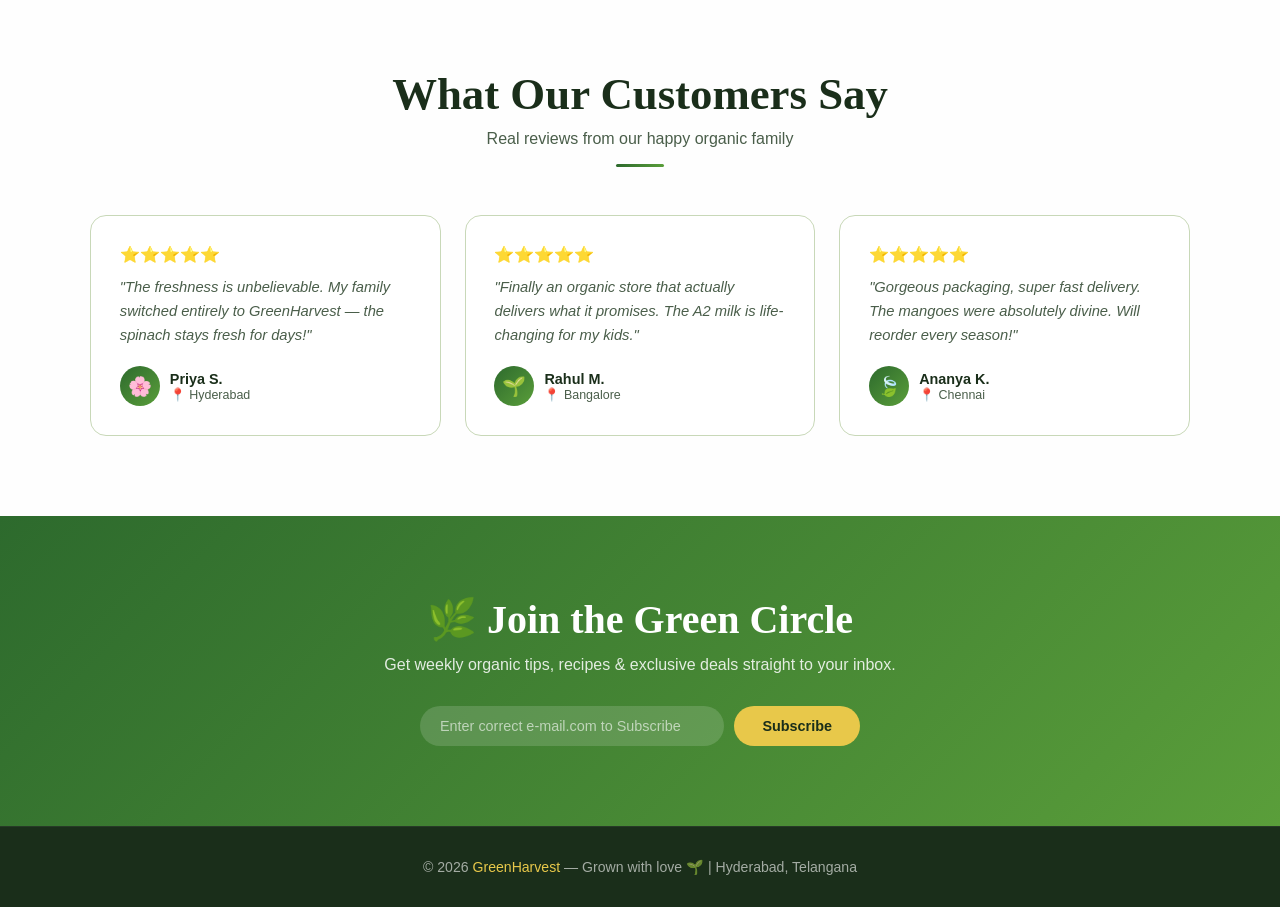
==== commit a2df7c9c: "Update index.html" ====
--- a/index.html
+++ b/index.html
@@ -93,7 +93,7 @@
 <h2>Farm Video</h2>
 
 <video width="1300" controls>
-  <source src="video.mp4" type="video.mp4">
+  <source src="video.mp4" type="video/mp4">
 </video>
 
 
